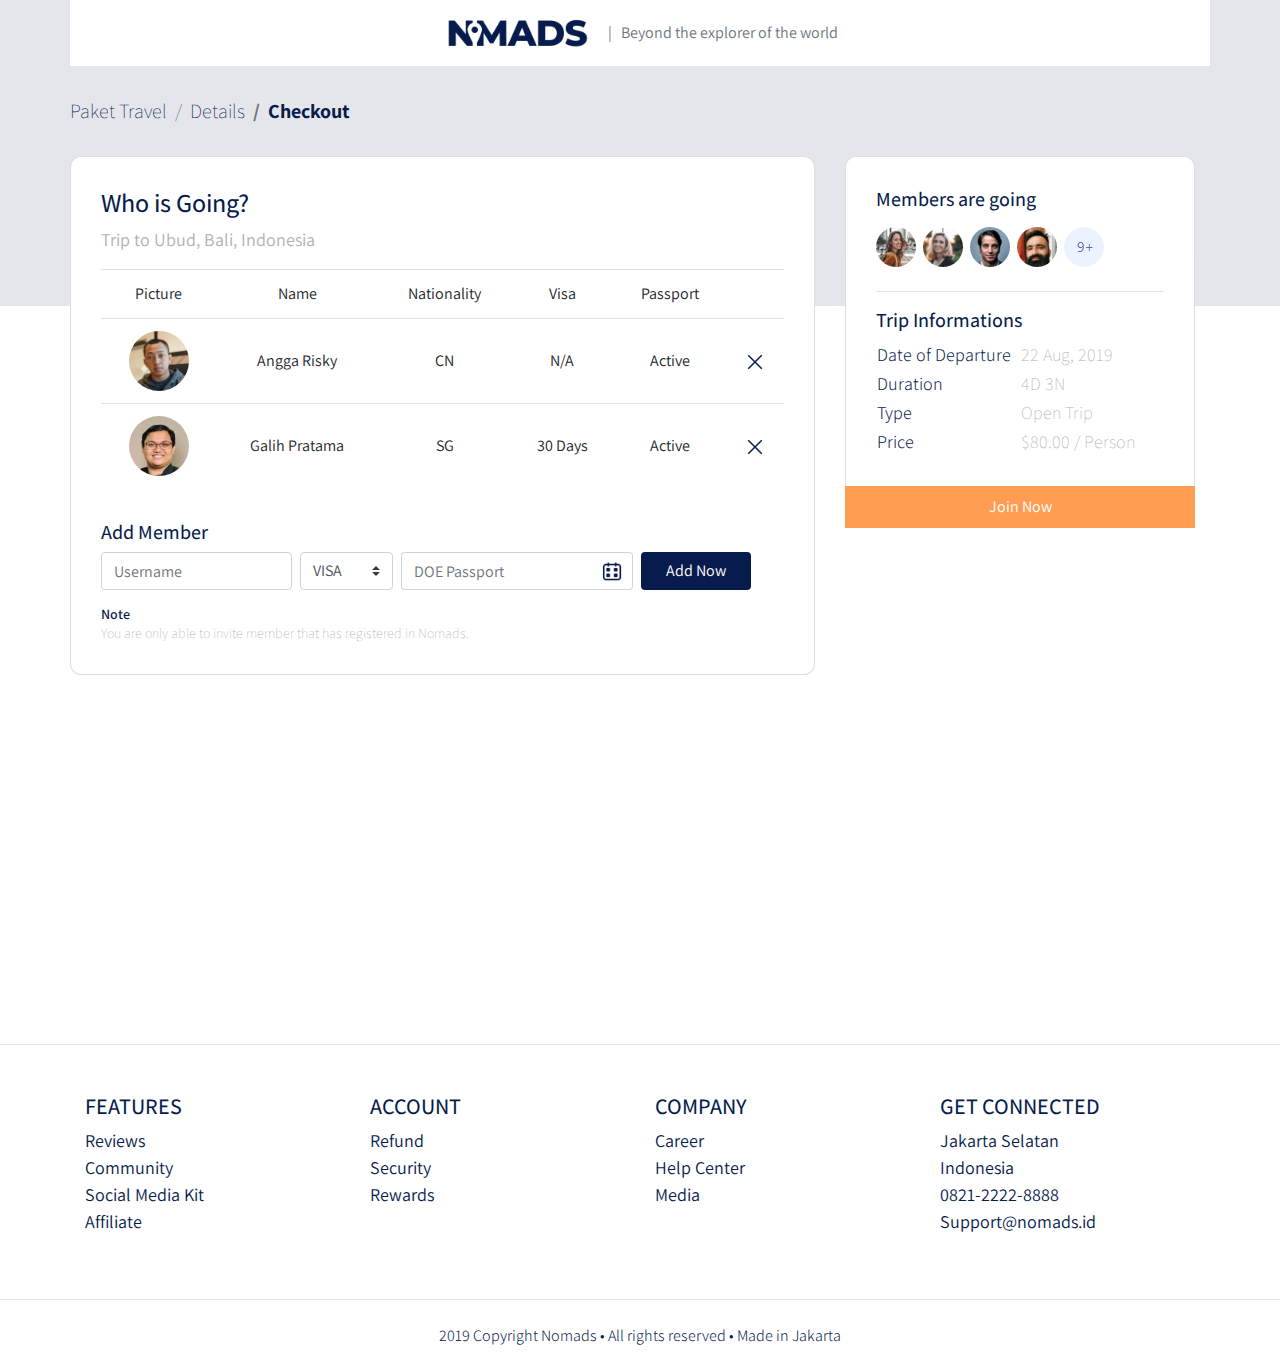
==== checkout.html @ 002eaca0 "Membuat Halaman Checkout Bagian Members" ====
<!DOCTYPE html>
<html lang="en">
<head>
    <meta charset="UTF-8">
    <meta http-equiv="X-UA-Compatible" content="IE=edge">
    <meta name="viewport" content="width=device-width, initial-scale=1.0">
    <title>Document</title>
    <link rel="stylesheet" href="frontend/libraries/bootstrap/css/bootstrap.css">
    <link rel="stylesheet" href="frontend/libraries/xzoom/xzoom.css">
    <link rel="stylesheet" href="frontend/libraries/gijgo/css/gijgo.min.css">
    <link rel="preconnect" href="https://fonts.googleapis.com">
    <link rel="preconnect" href="https://fonts.gstatic.com" crossorigin>
    <link href="https://fonts.googleapis.com/css2?family=Assistant:wght@200;300;400;500;600;700;800&family=Inter:wght@200;400;600;700;900&family=Playfair+Display:ital,wght@0,400;0,500;0,600;0,700;0,800;0,900;1,400;1,500;1,600;1,700;1,800;1,900&display=swap" rel="stylesheet">
    <link rel="stylesheet" href="frontend/styles/main.css">
</head>
<body>
    <!-- Navbar -->
    <div class="container">
        <nav class="row navbar navbar-expand-lg navbar-light bg-white">
            <div class="navbar-nav ml-auto mr-auto mr-sm-auto mr-lg-0 mr-md-auto">
                <a href="index.html" class="navbar-brand">
                    <img src="frontend/images/logo.png" alt="logo">
                </a>
            </div>
            <ul class="navbar-nav mr-auto d-none d-lg-block">
                <li>
                    <span class="text-muted">
                        | &nbsp; Beyond the explorer of the world
                    </span>
                </li>
            </ul>
        </nav>
    </div>

    <main>
        <!-- section details header -->
        <section class="section-details-header">    
        </section>

        <!-- section details content -->
        <section class="section-details-content">
            <div class="container">
                <!-- Bagian Breadcrumb -->
                <div class="row">
                    <div class="col p-0">
                        <nav>
                            <ol class="breadcrumb">
                                <li class="breadcrumb-item">
                                    Paket Travel
                                </li>
                                <li class="breadcrumb-item">
                                    Details
                                </li>
                                <li class="breadcrumb-item active">
                                    Checkout
                                </li>
                            </ol>
                        </nav>
                    </div>
                </div>

                <!-- Bagian card details -->
                <div class="row">
                    <!-- Details Wisata -->
                    <div class="col-lg-8 pl-lg-0">
                        <div class="card card-details">
                            <h1>Who is Going?</h1>
                            <p>Trip to Ubud, Bali, Indonesia</p>

                            <!-- Table -->
                            <div class="attendee">
                                <table class="table table-responsive-sm text-center">
                                    <thead>
                                        <tr>
                                            <td>Picture</td>
                                            <td>Name</td>
                                            <td>Nationality</td>
                                            <td>Visa</td>
                                            <td>Passport</td>
                                            <td></td>
                                        </tr>
                                    </thead>
                                    <tbody>
                                        <tr>
                                            <td><img src="frontend/images/avatar-1.png" alt="avatar-1" height="60"></td>

                                            <td class="align-middle">Angga Risky</td>

                                            <td class="align-middle">CN</td>

                                            <td class="align-middle">N/A</td>

                                            <td class="align-middle">Active</td>

                                            <td class="align-middle">
                                                <a href="#">
                                                    <img src="frontend/images/ic_remove.png" alt="ic_remove">
                                                </a>
                                            </td>
                                        </tr>

                                        <tr>
                                            <td><img src="frontend/images/avatar-2.png" alt="avatar-2" height="60"></td>

                                            <td class="align-middle">Galih Pratama</td>

                                            <td class="align-middle">SG</td>

                                            <td class="align-middle">30 Days</td>

                                            <td class="align-middle">Active</td>

                                            <td class="align-middle">
                                                <a href="#">
                                                    <img src="frontend/images/ic_remove.png" alt="ic_remove">
                                                </a>
                                            </td>
                                        </tr>
                                    </tbody>
                                </table>
                            </div>

                            <!-- Add Member -->
                            <div class="member mt-3">
                                <h2>Add Member</h2>
                                <form class="form-inline">

                                    <label for="inputUsername" class="sr-only">Name</label>
                                    <input type="text" name="inputUsername" class="form-control mb-2 mr-sm-2" id="inputUsername" placeholder="Username">

                                    <label for="inputVisa" class="sr-only">Visa</label>
                                    <select name="inputVisa" id="inputVisa" class="custom-select mb-2 mr-sm-2">
                                        <option value="VISA" selected>VISA</option>
                                        <option value="30 Days">30 Days</option>
                                        <option value="N/A">N/A</option>
                                    </select>

                                    <label for="doePassport" class="sr-only">DOE Passport</label>
                                    <div class="input-group mb-2 mr-sm-2">
                                        <input type="text" class="form-control datepicker" id="doePassport" placeholder="DOE Passport"> 
                                    </div>

                                    <button type="submit" class="btn btn-add-now mb-2 px-4">
                                        Add Now
                                    </button>

                                </form>

                                <h3 class="mt-2 mb-0">Note</h3>
                                <p class="disclaimer mb-0">You are only able to invite member that has registered in Nomads.</p>
                            </div>

                        </div>
                    </div>

                    <!-- Members trip information -->
                    <div class="col-lg-4">
                        <div class="card card-details card-right">
                            <h2>Members are going</h2>
                            <div class="members my-2">
                                <img src="frontend/images/member-1.png" alt="member-1" class="member-image mr-1">

                                <img src="frontend/images/member-2.png" alt="member-2" class="member-image mr-1">

                                <img src="frontend/images/member-3.png" alt="member-3" class="member-image mr-1">

                                <img src="frontend/images/member-4.png" alt="member-4" class="member-image mr-1">

                                <img src="frontend/images/member-5.png" alt="member-5" class="member-image mr-1">
                            </div>
                            <hr>
                            <h2>Trip Informations</h2>
                            <table class="trip-informations">
                                <tr>
                                    <th width="50%">Date of Departure</th>
                                    <td width="50%">22 Aug, 2019</td>
                                </tr>
                                <tr>
                                    <th width="50%">Duration</th>
                                    <td width="50%">4D 3N</td>
                                </tr>
                                <tr>
                                    <th width="50%">Type</th>
                                    <td width="50%">Open Trip</td>
                                </tr>
                                <tr>
                                    <th width="50%">Price</th>
                                    <td width="50%">$80.00 / Person</td>
                                </tr>
                            </table>
                        </div>

                        <!-- Button Join Now -->
                        <div class="join-container">
                            <a href="#" class="btn btn-block btn-join-now mt-3 py-2">
                                Join Now
                            </a>
                        </div>                        
                    </div>


                </div>
            </div>
        </section>
    </main>

    <!-- Bagian Footer -->
    <footer class="section-footer mt-5 mb-4 border-top">
        <div class="container pt-5 pb-5">
            <div class="row justify-content-center">
                <div class="col-12">
                    <div class="row">
                        <div class="col-12 col-lg-3">
                            <h5>FEATURES</h5>
                            <ul class="list-unstyled">
                                <li><a href="#">Reviews</a></li>
                                <li><a href="#">Community</a></li>
                                <li><a href="#">Social Media Kit</a></li>
                                <li><a href="#">Affiliate</a></li>
                            </ul>
                        </div>

                        <div class="col-12 col-lg-3">
                            <h5>ACCOUNT</h5>
                            <ul class="list-unstyled">
                                <li><a href="#">Refund</a></li>
                                <li><a href="#">Security</a></li>
                                <li><a href="#">Rewards</a></li>
                            </ul>
                        </div>

                        <div class="col-12 col-lg-3">
                            <h5>COMPANY</h5>
                            <ul class="list-unstyled">
                                <li><a href="#">Career</a></li>
                                <li><a href="#">Help Center</a></li>
                                <li><a href="#">Media</a></li>
                            </ul>
                        </div>

                        <div class="col-12 col-lg-3">
                            <h5>GET CONNECTED</h5>
                            <ul class="list-unstyled">
                                <li><a href="#">Jakarta Selatan</a></li>
                                <li><a href="#">Indonesia</a></li>
                                <li><a href="#">0821-2222-8888</a></li>
                                <li><a href="#">Support@nomads.id</a></li>
                            </ul>
                        </div>
                    </div>
                </div>
            </div>
        </div>

        <!-- Bagian Copyright -->
        <div class="container-fluid">
            <div class="row border-top justify-content-center align-items-center pt-4">
                <div class="col-auto text-gray-500 font-weight-light">
                    2019 Copyright Nomads • All rights reserved • Made in Jakarta
                </div>                
            </div>
        </div>
    </footer>

    <script src="frontend/libraries/jquery/jquery-3.6.4.min.js"></script>
    <script src="frontend/libraries/bootstrap/js/bootstrap.js"></script>
    <script src="frontend/libraries/retina/retina.min.js"></script>
    <script src="frontend/libraries/xzoom/xzoom.min.js"></script>
    <script src="frontend/libraries/gijgo/js/gijgo.min.js"></script>
    <script>
        
        $(document).ready(function() {

            // Menggunakan library xzoom
            $('.xzoom, .xzoom-gallery').xzoom({
                zoomWidth: 500,
                title: false,
                tint:'#333',
                Xoffset: 15

            });

            // Menggunakan library gijgo datepicker
            $('.datepicker').datepicker({
                uiLibrary: 'bootstrap4',
                icons: {
                    rightIcon: '<img src="frontend/images/ic_doe.png" />'
                }
            })


        });
    </script>
</body>
</html>
---- frontend/libraries/xzoom/xzoom.css ----
/* Compatibility styles for frameworks like bootstrap, foundation e.t.c */
.xzoom-source img, .xzoom-preview img, .xzoom-lens img {
  display: block;
  max-width: none;
  max-height: none;
  -webkit-transition: none;
  -moz-transition: none;
  -o-transition: none;
  transition: none;
}
/* --------------- */

/* xZoom Styles below */
.xzoom-container { 
  display: inline-block;
}

.xzoom-thumbs {
  text-align: center;
  margin-bottom: 10px;
}

.xzoom { 
  -webkit-box-shadow: 0px 0px 5px 0px rgba(0,0,0,0.5);
  -moz-box-shadow: 0px 0px 5px 0px rgba(0,0,0,0.5);
  box-shadow: 0px 0px 5px 0px rgba(0,0,0,0.5);  
}
.xzoom2, .xzoom3, .xzoom4, .xzoom5 {
  -webkit-box-shadow: 0px 0px 5px 0px rgba(0,0,0,0.5);
  -moz-box-shadow: 0px 0px 5px 0px rgba(0,0,0,0.5);
  box-shadow: 0px 0px 5px 0px rgba(0,0,0,0.5);
}

/* Thumbs */
.xzoom-gallery, .xzoom-gallery2, .xzoom-gallery3, .xzoom-gallery4, .xzoom-gallery5 {
  border: 1px solid #cecece;
  margin-left: 5px;
  margin-bottom: 10px;
}

.xzoom-source, .xzoom-hidden {
  display: block;
  position: static;
  float: none;
  clear: both;
}

/* Everything out of border is hidden */
.xzoom-hidden {
  overflow: hidden;
}

/* Preview */
.xzoom-preview {
  border: 1px solid #888;
  background: #2f4f4f;
  box-shadow: -0px -0px 10px rgba(0,0,0,0.50);
}

/* Lens */
.xzoom-lens {
  border: 1px solid #555;
  box-shadow: -0px -0px 10px rgba(0,0,0,0.50);
  cursor: crosshair;
}

/* Loading */
.xzoom-loading {
  background-position: center center;
  background-repeat: no-repeat;
  border-radius: 100%;
  opacity: .7;
  background: url(../example/images/xloading.gif);
  width: 48px;
  height: 48px;
}

/* Additional class that applied to thumb when it is active */
.xactive {
  -webkit-box-shadow: 0px 0px 3px 0px rgba(74,169,210,1);
  -moz-box-shadow: 0px 0px 3px 0px rgba(74,169,210,1);
  box-shadow: 0px 0px 3px 0px rgba(74,169,210,1); 
  border: 1px solid #4aaad2;
}

/* Caption */
.xzoom-caption {
  position: absolute;
  bottom: -43px;
  left: 0;
  background: #000;
  width: 100%;
  text-align: left;
}

.xzoom-caption span {
  color: #fff;
  font-family: Arial, sans-serif;
  display: block;
  font-size: 0.75em;
  font-weight: bold;
  padding: 10px;
}
---- frontend/libraries/gijgo/css/gijgo.min.css ----
.gj-button{background-color:#f5f5f5;border:1px solid #ddd;color:#000;border-radius:3px;padding:6px 10px;cursor:pointer}.gj-unselectable{-webkit-touch-callout:none;-webkit-user-select:none;-khtml-user-select:none;-moz-user-select:none;-ms-user-select:none;user-select:none}.gj-row{display:-webkit-box;display:-ms-flexbox;display:flex;-ms-flex-wrap:wrap;flex-wrap:wrap}.gj-margin-left-5{margin-left:5px}.gj-margin-left-10{margin-left:10px}.gj-width-full{width:100%}.gj-cursor-pointer{cursor:pointer}.gj-text-align-center{text-align:center}.gj-font-size-16{font-size:16px}.gj-hidden{display:none}.gj-button-md{background:0 0;border:none;border-radius:2px;color:rgba(0,0,0,.87);position:relative;height:36px;margin:0;min-width:64px;padding:0 16px;display:inline-block;font-family:Roboto,Helvetica,Arial,sans-serif;font-size:1rem;font-weight:500;text-transform:uppercase;letter-spacing:0;will-change:box-shadow;transition:box-shadow .2s cubic-bezier(.4,0,1,1),background-color .2s cubic-bezier(.4,0,.2,1),color .2s cubic-bezier(.4,0,.2,1);outline:0;cursor:pointer;text-decoration:none;text-align:center;line-height:36px;vertical-align:middle;overflow:hidden;-webkit-user-select:none;-moz-user-select:none;-ms-user-select:none;user-select:none}.gj-dialog-md-body,.gj-textbox-md{font-family:Helvetica,Arial,sans-serif}.gj-button-md:hover{background-color:rgba(158,158,158,.2)}.gj-button-md:disabled{color:rgba(0,0,0,.26);background:0 0}.gj-button-md .gj-icon,.gj-button-md .material-icons{vertical-align:middle}.gj-button-md.gj-button-md-icon{width:24px;height:31px;min-width:24px;padding:0;display:table}.gj-button-md.gj-button-md-icon .gj-icon,.gj-button-md.gj-button-md-icon .material-icons{display:table-cell;margin-right:0;width:24px;height:24px}.gj-button-md.active{background-color:rgba(158,158,158,.4)}.gj-button-md-group{position:relative;display:inline-block;vertical-align:middle}.gj-textbox-md{border:none;border-bottom:1px solid rgba(0,0,0,.42);display:block;font-size:16px;line-height:16px;padding:4px 0;margin:0;width:100%;background:0 0;text-align:left;color:rgba(0,0,0,.87)}.gj-textbox-md:active,.gj-textbox-md:focus{border-bottom:2px solid rgba(0,0,0,.42);outline:0}.gj-textbox-md::placeholder{color:#8e8e8e}.gj-textbox-md:-ms-input-placeholder{color:#8e8e8e}.gj-textbox-md::-ms-input-placeholder{color:#8e8e8e}.gj-md-spacer-24{min-width:24px;width:24px;display:inline-block}.gj-md-spacer-32{min-width:32px;width:32px;display:inline-block}.gj-modal{position:fixed;top:0;right:0;bottom:0;left:0;z-index:1203;display:none;overflow:hidden;-webkit-overflow-scrolling:touch;outline:0;background-color:rgba(0,0,0,.54118);transition:.2s ease opacity;will-change:opacity}ul.gj-list li [data-gj-role=wrapper]{display:table;width:100%}ul.gj-list li [data-gj-role=checkbox],ul.gj-list li [data-gj-role=image]{display:table-cell;vertical-align:middle;text-align:center}ul.gj-list li [data-gj-role=display]{display:table-cell;vertical-align:middle;cursor:pointer}ul.gj-list li [data-gj-role=display]:empty:before{content:"\200b"}ul.gj-list-bootstrap{padding-left:0;margin-bottom:0;background:#fff;color:#212529}ul.gj-list-bootstrap li{padding:0}ul.gj-list-bootstrap li [data-gj-role=wrapper]{padding:0 10px}ul.gj-list-bootstrap li [data-gj-role=checkbox]{width:24px;padding:3px}ul.gj-list-bootstrap li [data-gj-role=image]{width:24px;height:24px}ul.gj-list-bootstrap li [data-gj-role=display]{padding:8px 0 8px 4px}.list-group-item.active ul li,.list-group-item.active:focus ul li,.list-group-item.active:hover ul li{text-shadow:none;color:initial}ul.gj-list-md{padding:0;list-style:none;line-height:24px;letter-spacing:0;color:#616161;background:#fff}.gj-picker-md,ul.gj-list-md li{font-family:Roboto,Helvetica,Arial,sans-serif;font-size:16px;letter-spacing:.04em;line-height:1}ul.gj-list-md li{display:list-item;list-style-type:none;padding:0;min-height:unset;box-sizing:border-box;align-items:center;cursor:default;overflow:hidden;font-weight:400;-webkit-flex-direction:row;-ms-flex-direction:row;flex-direction:row;-webkit-flex-wrap:nowrap;-ms-flex-wrap:nowrap;flex-wrap:nowrap}ul.gj-list-md li [data-gj-role=checkbox],ul.gj-list-md li [data-gj-role=image]{height:24px;width:24px}ul.gj-list-md li [data-gj-role=display]{padding:8px 0 8px 5px;order:0;flex-grow:2;text-decoration:none;box-sizing:border-box;align-items:center;text-align:left;color:rgba(0,0,0,.87)}ul.gj-list-md li.disabled>[data-gj-role=wrapper]>[data-gj-role=display]{color:#9E9E9E}.gj-list-md-active{background:#e0e0e0}.gj-list-md-inactive{background:unset;color:unset}.gj-picker{position:absolute;z-index:1203;background-color:#fff}.gj-picker .selected{color:#fff}.gj-picker-md{font-weight:400;color:rgba(0,0,0,.87);border:1px solid #E0E0E0}.gj-modal .gj-picker-md{border:0}.gj-picker-md [data-gj-role=header]{color:rgba(255,255,255,.54);display:flex;background:#2196f3;align-items:baseline;user-select:none;justify-content:center}.gj-picker-md [data-gj-role=footer]{float:right;padding:10px}.gj-picker-md [data-gj-role=footer] button.gj-button-md{color:#2196f3;font-weight:700;font-size:13px}.gj-picker-bootstrap{border:1px solid #E0E0E0}.gj-picker-bootstrap .selected{color:#888}.gj-picker-bootstrap [data-gj-role=header]{background:#eee;color:#AAA}@font-face{font-family:gijgo-material;src:url(../fonts/gijgo-material.eot?235541);src:url(../fonts/gijgo-material.eot?235541#iefix) format('embedded-opentype'),url(../fonts/gijgo-material.ttf?235541) format('truetype'),url(../fonts/gijgo-material.woff?235541) format('woff'),url(../fonts/gijgo-material.svg?235541#gijgo-material) format('svg');font-weight:400;font-style:normal}.gj-icon{font-family:gijgo-material!important;font-size:24px;speak:none;font-style:normal;font-weight:400;font-variant:normal;text-transform:none;line-height:1;letter-spacing:0;-webkit-font-feature-settings:"liga";-moz-font-feature-settings:"liga=1";-moz-font-feature-settings:"liga";-ms-font-feature-settings:"liga" 1;font-feature-settings:"liga";-webkit-font-variant-ligatures:discretionary-ligatures;font-variant-ligatures:discretionary-ligatures;-webkit-font-smoothing:antialiased;-moz-osx-font-smoothing:grayscale}.gj-dialog-md-header,.gj-grid-md{font-family:Roboto,Helvetica,Arial,sans-serif}.gj-icon.undo:before{content:"\e900"}.gj-icon.vertical-align-top:before{content:"\e901"}.gj-icon.vertical-align-center:before{content:"\e902"}.gj-icon.vertical-align-bottom:before{content:"\e903"}.gj-icon.arrow-dropup:before{content:"\e904"}.gj-icon.clock:before{content:"\e905"}.gj-icon.refresh:before{content:"\e906"}.gj-icon.last-page:before{content:"\e907"}.gj-icon.first-page:before{content:"\e908"}.gj-icon.cancel:before{content:"\e909"}.gj-icon.clear:before{content:"\e90a"}.gj-icon.check-circle:before{content:"\e90b"}.gj-icon.delete:before{content:"\e90c"}.gj-icon.arrow-upward:before{content:"\e90d"}.gj-icon.arrow-forward:before{content:"\e90e"}.gj-icon.arrow-downward:before{content:"\e90f"}.gj-icon.arrow-back:before{content:"\e910"}.gj-icon.list-numbered:before{content:"\e911"}.gj-icon.list-bulleted:before{content:"\e912"}.gj-icon.indent-increase:before{content:"\e913"}.gj-icon.indent-decrease:before{content:"\e914"}.gj-icon.redo:before{content:"\e915"}.gj-icon.align-right:before{content:"\e916"}.gj-icon.align-left:before{content:"\e917"}.gj-icon.align-justify:before{content:"\e918"}.gj-icon.align-center:before{content:"\e919"}.gj-icon.strikethrough:before{content:"\e91a"}.gj-icon.italic:before{content:"\e91b"}.gj-icon.underlined:before{content:"\e91c"}.gj-icon.bold:before{content:"\e91d"}.gj-icon.arrow-dropdown:before{content:"\e91e"}.gj-icon.done:before{content:"\e91f"}.gj-icon.pencil:before{content:"\e920"}.gj-icon.minus:before{content:"\e921"}.gj-icon.plus:before{content:"\e922"}.gj-icon.chevron-up:before{content:"\e923"}.gj-icon.chevron-right:before{content:"\e924"}.gj-icon.chevron-down:before{content:"\e925"}.gj-icon.chevron-left:before{content:"\e926"}.gj-icon.event:before{content:"\e927"}.gj-draggable{cursor:move}.gj-resizable-handle{position:absolute;font-size:.1px;display:block;-ms-touch-action:none;touch-action:none;z-index:1203}.gj-dialog-bootstrap,.gj-dialog-bootstrap4,.gj-dialog-bootstrap5,.gj-dialog-md{z-index:1202;overflow:hidden}.gj-resizable-n{cursor:n-resize;height:7px;width:100%;top:-5px;left:0}.gj-resizable-e{cursor:e-resize;width:7px;right:-5px;top:0;height:100%}.gj-resizable-s{cursor:s-resize;height:7px;width:100%;bottom:-5px;left:0}.gj-resizable-w{cursor:w-resize;width:7px;left:-5px;top:0;height:100%}.gj-resizable-se{cursor:se-resize;width:.75rem;height:.75rem;right:-.125rem;bottom:-.125rem}.gj-resizable-ne,.gj-resizable-nw,.gj-resizable-sw{width:.625rem;height:.625rem}.gj-resizable-sw{cursor:sw-resize;left:-.2rem;bottom:-.2rem}.gj-resizable-nw{cursor:nw-resize;left:-.2rem;top:-.2rem}.gj-resizable-ne{cursor:ne-resize;right:-.2rem;top:-.2rem}.gj-dialog-footer{position:absolute;bottom:0;width:100%;margin-top:0}.gj-dialog-scrollable [data-gj-role=body]{overflow-x:hidden;overflow-y:scroll}.gj-dialog-bootstrap [data-gj-role=title]{display:inline}.gj-dialog-bootstrap [data-gj-role=header] button[data-gj-role=close]{margin:0}.gj-dialog-bootstrap4 [data-gj-role=title]{display:inline}.gj-dialog-bootstrap4 [data-gj-role=header] button[data-gj-role=close]{line-height:1.5}.gj-dialog-bootstrap5 [data-gj-role=title]{display:inline}.gj-dialog-md,.gj-dialog-md-footer{display:-webkit-flex;box-sizing:border-box}.gj-dialog-bootstrap5 [data-gj-role=close]{line-height:1.5}.gj-dialog-md{background-color:#FFF;border:none;box-shadow:0 11px 15px -7px rgba(0,0,0,.2),0 24px 38px 3px rgba(0,0,0,.14),0 9px 46px 8px rgba(0,0,0,.12);position:relative;display:-webkit-box;display:-ms-flexbox;display:flex;-webkit-box-orient:vertical;-webkit-box-direction:normal;-webkit-flex-direction:column;-ms-flex-direction:column;flex-direction:column;-webkit-background-clip:padding-box;background-clip:padding-box;outline:0}.gj-dialog-md-header{padding:24px 24px 0}.gj-dialog-md-title{margin:0;font-weight:400;display:inline;line-height:28px;font-size:20px}.gj-dialog-md-close{-webkit-appearance:none;padding:0;cursor:pointer;background:0 0;border:0;float:right;line-height:28px;font-size:28px}.gj-dialog-md-body{padding:20px 24px 24px;color:rgba(0,0,0,.54);font-size:14px;font-weight:400;line-height:20px}.gj-dialog-md-footer{padding:8px 8px 8px 24px;display:-ms-flexbox;display:flex;-webkit-flex-direction:row-reverse;-ms-flex-direction:row-reverse;flex-direction:row-reverse;-webkit-flex-wrap:wrap;-ms-flex-wrap:wrap;flex-wrap:wrap}.gj-dialog-md-footer>:first-child{margin-right:0}.gj-dialog-md-footer>*{margin-right:8px;height:36px}DIV.gj-grid-wrapper{margin:auto;position:relative;clear:both;z-index:1}TABLE.gj-grid{margin:auto;border-collapse:collapse;width:100%;table-layout:fixed}TABLE.gj-grid THEAD TH [data-gj-gj-role=selectAll]{margin:auto}table.gj-grid-bootstrap thead th [data-gj-role=sorticon],table.gj-grid-md thead th [data-gj-role=sorticon]{margin-left:5px}TABLE.gj-grid THEAD TH [data-gj-role=title],TABLE.gj-grid THEAD TH [data-gj-role=sorticon]{display:inline-block}TABLE.gj-grid THEAD TH{overflow:hidden;text-overflow:ellipsis}TABLE.gj-grid.autogrow-header-row THEAD TH{overflow:auto;text-overflow:initial;white-space:pre-wrap;-ms-word-break:break-word;word-break:break-word}TABLE.gj-grid>tbody>tr>td{overflow:hidden;position:relative}table.gj-grid tbody div[data-gj-role=display]{vertical-align:middle;text-indent:0;white-space:pre-wrap;-ms-word-break:break-word;word-break:break-word}table.gj-grid.fixed-body-rows tbody div[data-gj-role=display]{overflow:hidden;text-overflow:ellipsis;white-space:nowrap;-ms-word-break:initial;word-break:initial}table.gj-grid tfoot DIV[data-gj-role=display]{vertical-align:middle;text-indent:0;display:flex}TABLE.gj-grid .fa{padding:2px}TABLE.gj-grid>tbody>tr>td>div{padding:2px;overflow:hidden}DIV.gj-grid-wrapper DIV.gj-grid-loading-cover{background:#BBB;opacity:.5;position:absolute;vertical-align:middle}DIV.gj-grid-wrapper DIV.gj-grid-loading-text{position:absolute;font-weight:700}table.gj-grid-bootstrap thead th{background-color:#f5f5f5;vertical-align:middle}table.gj-grid-bootstrap thead th [data-gj-role=sorticon] i.gj-icon,table.gj-grid-bootstrap thead th [data-gj-role=sorticon] i.material-icons{position:absolute;font-size:20px;top:15px}table.gj-grid-bootstrap.gj-grid-bootstrap-5 thead th [data-gj-role=sorticon] i.gj-icon,table.gj-grid-bootstrap.gj-grid-bootstrap-5 thead th [data-gj-role=sorticon] i.material-icons{position:absolute;font-size:1.25rem;top:.75rem}table.gj-grid-bootstrap tbody tr td div[data-gj-role=display]{padding:0}.gj-grid-bootstrap-4 .gj-checkbox-bootstrap{display:inline-block;padding-top:2px}.gj-grid-bootstrap-4 tbody tr.active{background-color:rgba(0,0,0,.075)}.gj-grid-bootstrap-5 .gj-checkbox-bootstrap{display:inline-block;vertical-align:sub}.gj-grid-bootstrap-5 tbody tr.active>*{background-color:rgba(0,0,0,.075);border-color:rgba(0,0,0,.075);border-width:1px}.gj-grid-bootstrap-4 tbody tr td[data-gj-mode=edit] .gj-datepicker-bootstrap [data-gj-role=right-icon],.gj-grid-bootstrap-5 tbody tr td[data-gj-mode=edit] .gj-datepicker-bootstrap [data-gj-role=right-icon],.gj-grid-md{background-color:#fff}.gj-grid-md{position:relative;border:1px solid #e0e0e0;border-collapse:collapse;white-space:nowrap;font-size:13px}.gj-grid-md td:first-of-type,.gj-grid-md th:first-of-type{padding-left:24px}.gj-grid-md td,.gj-grid-md th{padding:12px 18px;position:relative;box-sizing:border-box}.gj-grid-md th{vertical-align:bottom;font-weight:700;line-height:31px;letter-spacing:0;height:56px;font-size:12px;color:rgba(0,0,0,.54);text-align:right}.gj-grid-md td{height:48px;border-top:1px solid #e0e0e0;border-bottom:1px solid #e0e0e0;text-align:left;color:rgba(0,0,0,.87)}.gj-grid-bootstrap tbody tr.gj-grid-top-border td,.gj-grid-md tbody tr.gj-grid-top-border td{border-top:2px solid #777}.gj-grid-bootstrap tbody tr.gj-grid-bottom-border td,.gj-grid-md tbody tr.gj-grid-bottom-border td{border-bottom:2px solid #777}.gj-grid-md tbody tr{position:relative;height:48px;transition-duration:.28s;transition-timing-function:cubic-bezier(.4,0,.2,1);transition-property:background-color}.gj-grid-md tbody tr:hover{background-color:#EEE}.gj-grid-md tbody tr.gj-grid-md-select{background-color:#F5F5F5}table.gj-grid-md thead th [data-gj-role=sorticon] i.gj-icon,table.gj-grid-md thead th [data-gj-role=sorticon] i.material-icons{position:absolute;font-size:16px;top:19px}.gj-grid-bootstrap-4 tfoot tr[data-gj-role=pager] th div .gj-dropdown-bootstrap-4 .gj-dropdown-expander-mi .gj-icon,.gj-grid-bootstrap-5 tfoot tr[data-gj-role=pager] th div .gj-dropdown-bootstrap-5 .gj-dropdown-expander-mi .gj-icon{top:.3rem}table.gj-grid-md thead th.gj-grid-select-all{padding-bottom:3px}@media only all{td.display-1120,td.display-320,td.display-480,td.display-640,td.display-800,td.display-960,th.display-1120,th.display-320,th.display-480,th.display-640,th.display-800,th.display-960{display:none}}@media screen and (min-width:20em){TABLE.gj-grid-bootstrap td.display-320,TABLE.gj-grid-bootstrap th.display-320{display:table-cell}}@media screen and (min-width:30em){TABLE.gj-grid-bootstrap td.display-480,TABLE.gj-grid-bootstrap th.display-480{display:table-cell}}@media screen and (min-width:40em){TABLE.gj-grid-bootstrap td.display-640,TABLE.gj-grid-bootstrap th.display-640{display:table-cell}}@media screen and (min-width:50em){TABLE.gj-grid-bootstrap td.display-800,TABLE.gj-grid-bootstrap th.display-800{display:table-cell}}@media screen and (min-width:60em){TABLE.gj-grid-bootstrap td.display-960,TABLE.gj-grid-bootstrap th.display-960{display:table-cell}}@media screen and (min-width:70em){TABLE.gj-grid-bootstrap td.display-1120,TABLE.gj-grid-bootstrap th.display-1120{display:table-cell}}.gj-grid-md tfoot tr th{padding-right:14px}.gj-grid-md tfoot tr[data-gj-role=pager] .gj-grid-mdl-pager-label{padding-left:5px;padding-right:5px}.gj-grid-md tfoot tr[data-gj-role=pager] .gj-dropdown-md{margin-left:12px}.gj-grid-md tfoot tr[data-gj-role=pager] .gj-dropdown-md [role=presenter]{font-size:12px;font-weight:700;color:rgba(0,0,0,.54)}.gj-grid-md tfoot tr[data-gj-role=pager] .gj-dropdown-md [role=presenter] [role=display]{text-align:right}.gj-grid-md tfoot tr[data-gj-role=pager] .gj-grid-md-limit-select{margin-left:10px;font-size:12px;font-weight:700;color:rgba(0,0,0,.54)}.gj-grid-bootstrap tfoot tr[data-gj-role=pager] th{line-height:30px;background-color:#f5f5f5}.gj-grid-bootstrap tfoot tr[data-gj-role=pager] th>div>button,.gj-grid-bootstrap tfoot tr[data-gj-role=pager] th>div>div{margin-right:.4rem}.gj-grid-bootstrap tfoot tr[data-gj-role=pager] th>div>select{display:inline-block;margin-right:5px;width:60px}.gj-grid-bootstrap tfoot tr[data-gj-role=pager] th .gj-dropdown-bootstrap .gj-list-bootstrap [data-gj-role=display]{line-height:14px}.gj-grid-bootstrap tfoot tr[data-gj-role=pager] th .gj-dropdown-bootstrap [role=presenter] [role=display]{font-weight:700}.gj-grid-bootstrap tfoot tr[data-gj-role=pager] th .gj-dropdown-bootstrap-3 [role=presenter]{padding:2px 8px}.gj-grid-bootstrap tfoot tr[data-gj-role=pager] th .gj-dropdown-bootstrap-4 [role=presenter]{padding:1px 8px}.gj-grid-bootstrap-3 tfoot tr[data-gj-role=pager] th>div>input{margin-right:5px;width:40px;text-align:right;display:inline-block;font-weight:700}.gj-grid-bootstrap-4 tfoot tr[data-gj-role=pager] th div button{height:2.125rem}.gj-grid-bootstrap-4 tfoot tr[data-gj-role=pager] th>div>div.input-group{width:40px}.gj-grid-bootstrap-4 tfoot tr[data-gj-role=pager] th>div>div.input-group input{text-align:right;font-weight:700;height:34px;padding-top:2px;padding-bottom:6px}.gj-grid-bootstrap-5 tfoot tr[data-gj-role=pager] th div button{height:2.125rem}.gj-grid-bootstrap-5 tfoot tr[data-gj-role=pager] th>div>div.input-group{width:40px}.gj-grid-bootstrap-5 tfoot tr[data-gj-role=pager] th>div>div.input-group input{text-align:right;font-weight:700;height:34px;padding-top:2px;padding-bottom:6px}.gj-grid thead tr th div.gj-grid-column-resizer-wrapper{position:relative;width:100%;height:0;top:0;left:0;padding:0}span.gj-grid-column-resizer{position:absolute;right:0;width:10px;top:-100px;height:300px;z-index:1203;cursor:e-resize}.gj-grid-resize-cursor{cursor:e-resize}.gj-grid-md tbody tr td.gj-grid-left-border,.gj-grid-md thead tr th.gj-grid-left-border{border-left:3px solid #777}.gj-grid-md tbody tr td.gj-grid-right-border,.gj-grid-md thead tr th.gj-grid-right-border{border-right:3px solid #777}.gj-grid-bootstrap tbody tr td.gj-grid-left-border,.gj-grid-bootstrap thead tr th.gj-grid-left-border{border-left:5px solid #ddd}.gj-grid-bootstrap tbody tr td.gj-grid-right-border,.gj-grid-bootstrap thead tr th.gj-grid-right-border{border-right:5px solid #ddd}.gj-dirty{position:absolute;top:0;left:0;border-style:solid;border-width:3px;border-color:red transparent transparent red;padding:0;overflow:hidden;vertical-align:top}.gj-grid-md tbody tr td.gj-grid-management-column{padding:3px}.gj-grid-md tbody tr td[data-gj-mode=edit]{padding:0 18px}.gj-grid-bootstrap tbody tr td[data-gj-mode=edit],.gj-grid-bootstrap tbody tr td[data-gj-mode=edit] [data-gj-role=edit],.gj-grid-md tbody .gj-dropdown-md [data-gj-role=presenter] [data-gj-role=display]{padding:0}.gj-grid-bootstrap-3 tbody tr td.gj-grid-management-column{padding:3px}.gj-grid-bootstrap-3 tbody tr td[data-gj-mode=edit]{height:38px}.gj-grid-bootstrap-3 tbody tr td[data-gj-mode=edit] [data-gj-role=edit] input[type=text]{height:37px;padding:8px}.gj-grid-bootstrap-3 tbody tr td[data-gj-mode=edit] .gj-dropdown-bootstrap [data-gj-role=presenter]{border:0;border-radius:0;height:37px;padding-left:8px}.gj-grid-bootstrap-3 tbody tr td[data-gj-mode=edit] .gj-datepicker-bootstrap{height:37px}.gj-grid-bootstrap-3 tbody tr td[data-gj-mode=edit] .gj-datepicker-bootstrap [data-gj-role=input]{height:37px;border:0;border-radius:0}.gj-grid-bootstrap-3 tbody tr td[data-gj-mode=edit] .gj-datepicker-bootstrap [data-gj-role=right-icon]{border:0;border-radius:0}.gj-grid-bootstrap-3 tbody tr td[data-gj-mode=edit] .gj-checkbox-bootstrap{display:inline-block;padding-top:10px;height:32px}.gj-grid-bootstrap-4 tbody tr td.gj-grid-management-column{padding:6px}.gj-grid-bootstrap-4 tbody tr td[data-gj-mode=edit] [data-gj-role=edit] input[type=text]{height:48px;padding-left:12px}.gj-grid-bootstrap-4 tbody tr td[data-gj-mode=edit] .gj-dropdown-bootstrap [data-gj-role=presenter]{border:0;border-radius:0;height:48px;padding-left:12px;font-family:-apple-system,system-ui,BlinkMacSystemFont,"Segoe UI",Roboto,"Helvetica Neue",Arial,sans-serif}.gj-grid-bootstrap-4 tbody tr td[data-gj-mode=edit] .gj-dropdown-bootstrap-4 [data-gj-role=expander].gj-dropdown-expander-mi .gj-icon,.gj-grid-bootstrap-4 tbody tr td[data-gj-mode=edit] .gj-dropdown-bootstrap-4 [data-gj-role=expander].gj-dropdown-expander-mi .material-icons{top:13px}.gj-grid-bootstrap-4 tbody tr td[data-gj-mode=edit] .gj-datepicker-bootstrap{height:48px}.gj-grid-bootstrap-4 tbody tr td[data-gj-mode=edit] .gj-datepicker-bootstrap [data-gj-role=input]{height:48px;border:0;border-radius:0}.gj-grid-bootstrap-4 tbody tr td[data-gj-mode=edit] .gj-datepicker-bootstrap [data-gj-role=right-icon] button{border:0;border-radius:0;width:43px;position:relative}.gj-grid-bootstrap-4 tbody tr td[data-gj-mode=edit] .gj-datepicker-bootstrap [data-gj-role=right-icon] .gj-icon,.gj-grid-bootstrap-4 tbody tr td[data-gj-mode=edit] .gj-datepicker-bootstrap [data-gj-role=right-icon] .material-icons{top:13px;left:10px;font-size:24px}.gj-grid-bootstrap-4 tbody tr td[data-gj-mode=edit] .gj-checkbox-bootstrap{display:inline-block;padding-top:15px;height:42px}.gj-grid-bootstrap-5 tbody tr td.gj-grid-management-column{padding:6px}.gj-grid-bootstrap-5 tbody tr td[data-gj-mode=edit] [data-gj-role=edit] input[type=text]{height:48px;padding-left:12px}.gj-grid-bootstrap-5 tbody tr td[data-gj-mode=edit] .gj-dropdown-bootstrap [data-gj-role=presenter]{border:0;border-radius:0;height:48px;padding-left:12px;font-family:-apple-system,system-ui,BlinkMacSystemFont,"Segoe UI",Roboto,"Helvetica Neue",Arial,sans-serif}.gj-grid-bootstrap-5 tbody tr td[data-gj-mode=edit] .gj-dropdown-bootstrap-4 [data-gj-role=expander].gj-dropdown-expander-mi .gj-icon,.gj-grid-bootstrap-5 tbody tr td[data-gj-mode=edit] .gj-dropdown-bootstrap-4 [data-gj-role=expander].gj-dropdown-expander-mi .material-icons{top:13px}.gj-grid-bootstrap-5 tbody tr td[data-gj-mode=edit] .gj-datepicker-bootstrap{height:48px}.gj-grid-bootstrap-5 tbody tr td[data-gj-mode=edit] .gj-datepicker-bootstrap [data-gj-role=input]{height:48px;border:0;border-radius:0}.gj-grid-bootstrap-5 tbody tr td[data-gj-mode=edit] .gj-datepicker-bootstrap [data-gj-role=right-icon] button{border:0;border-radius:0;width:43px;position:relative}.gj-grid-bootstrap-5 tbody tr td[data-gj-mode=edit] .gj-datepicker-bootstrap [data-gj-role=right-icon] .gj-icon,.gj-grid-bootstrap-5 tbody tr td[data-gj-mode=edit] .gj-datepicker-bootstrap [data-gj-role=right-icon] .material-icons{top:13px;left:10px;font-size:24px}.gj-grid-bootstrap-5 tbody tr td[data-gj-mode=edit] .gj-checkbox-bootstrap{display:inline-block;padding-top:15px;height:42px}.gj-grid-md thead tr[data-gj-role=filter] th{border-top:1px solid #e0e0e0}div.gj-grid-wrapper div.gj-grid-bootstrap-toolbar{background-color:#f5f5f5;padding:8px;font-weight:700;border:1px solid #ddd}div.gj-grid-wrapper div.gj-grid-bootstrap-4-toolbar,div.gj-grid-wrapper div.gj-grid-bootstrap-5-toolbar{background-color:#f5f5f5;padding:12px;font-weight:700;border:1px solid #ddd}div.gj-grid-wrapper div.gj-grid-md-toolbar{font-weight:700;font-size:24px;font-family:Helvetica,Arial,sans-serif;background-color:#fff;border-top:1px solid #e0e0e0;border-left:1px solid #e0e0e0;border-right:1px solid #e0e0e0;border-bottom:0;border-collapse:collapse;padding:0 18px;line-height:56px}table.gj-grid-bootstrap-3.gj-grid-scrollable tbody tr[data-gj-role=row]:first-child td,table.gj-grid-bootstrap-4.gj-grid-scrollable tbody tr[data-gj-role=row]:first-child td{border-top:0}table.gj-grid-bootstrap-3.gj-grid-scrollable tbody tr[data-gj-role=row] td:first-child,table.gj-grid-bootstrap-4.gj-grid-scrollable tbody tr[data-gj-role=row] td:first-child{border-left:0}table.gj-grid-scrollable tbody{overflow-y:auto;overflow-x:hidden;display:block}table.gj-grid-md.gj-grid-scrollable{border-bottom:0}table.gj-grid-md.gj-grid-scrollable tbody{border-right:1px solid #e0e0e0;border-bottom:1px solid #e0e0e0}table.gj-grid-md.gj-grid-scrollable tfoot{border-bottom:1px solid #e0e0e0}table.gj-grid-bootstrap.gj-grid-scrollable{border-bottom:0}table.gj-grid-bootstrap.gj-grid-scrollable tbody{border-right:1px solid #ddd;border-bottom:1px solid #ddd}table.gj-grid-bootstrap-3.gj-grid-scrollable tbody tr[data-gj-role=row] td:last-child,table.gj-grid-bootstrap-4.gj-grid-scrollable tbody tr[data-gj-role=row] td:last-child{border-right:0}table.gj-grid-bootstrap.gj-grid-scrollable tfoot{border-bottom:1px solid #ddd}.gj-grid-bootstrap-5 thead tr[data-gj-role=caption]{border-bottom:1px}ul.gj-list li [data-gj-role=spacer]{display:table-cell}ul.gj-list li [data-gj-role=expander]{display:table-cell;vertical-align:middle;text-align:center;cursor:pointer}ul li [data-gj-role=expander].gj-tree-font-awesome-expander,ul li [data-gj-role=expander].gj-tree-glyphicons-expander,ul li [data-gj-role=expander].gj-tree-material-icons-expander{width:24px}ul li [data-gj-role=expander].gj-tree-glyphicons-expander .glyphicon{top:4px;height:24px}.gj-tree-bootstrap-3 ul.gj-list-bootstrap li{border:0;border-radius:0;color:#333}.gj-tree-bootstrap-3 ul.gj-list-bootstrap li.active{color:#fff}.gj-tree-bootstrap-3 ul.gj-list-bootstrap li.disabled{color:#777;background-color:#eee}.gj-tree-bootstrap-4 ul.gj-list-bootstrap li{border:0;border-radius:0;color:#212529}.gj-tree-bootstrap-4 ul.gj-list-bootstrap li.active{color:#fff}.gj-tree-bootstrap-4 ul.gj-list-bootstrap li.disabled{color:#868e96}.gj-tree-bootstrap-4 ul.gj-list-bootstrap li ul.gj-list-bootstrap{width:100%}.gj-tree-bootstrap-5 ul.gj-list-bootstrap li.active{color:#fff;background-color:#0d6efd}.gj-tree-bootstrap-5 ul.gj-list-bootstrap li.inactive{color:unset;background-color:unset}.gj-tree-bootstrap-5 ul.gj-list-bootstrap li.disabled{color:#868e96}.gj-tree-bootstrap-5 ul.gj-list-bootstrap li ul.gj-list-bootstrap{width:100%}.gj-tree-bootstrap-border ul.gj-list-bootstrap li{border:1px solid #ddd}.gj-tree-bootstrap-border ul.gj-list-bootstrap li ul.gj-list-bootstrap li{border-left:0;border-right:0}.gj-tree-bootstrap-border ul.gj-list-bootstrap li:first-child{border-top-left-radius:4px;border-top-right-radius:4px}.gj-tree-bootstrap-border ul.gj-list-bootstrap li:last-child{border-bottom-left-radius:4px;border-bottom-right-radius:4px}.gj-tree-bootstrap-border ul.gj-list-bootstrap li ul.gj-list-bootstrap li:first-child{border-top-left-radius:0;border-top-right-radius:0}.gj-tree-bootstrap-border ul.gj-list-bootstrap li ul.gj-list-bootstrap li:last-child{border-bottom:0;border-bottom-left-radius:0;border-bottom-right-radius:0}ul.gj-list-bootstrap li [data-gj-role=expander].gj-tree-material-icons-expander{padding-top:8px;padding-bottom:4px}.gj-tree-drag-el,.gj-tree-drag-el li{padding:0;margin:0}ul.gj-list-bootstrap li [data-gj-role=expander].gj-tree-material-icons-expander .gj-icon{width:24px;height:24px}ul.gj-list-md li.disabled>[data-gj-role=wrapper]>[data-gj-role=expander]{color:#9E9E9E}.gj-tree-md-border ul.gj-list-md li{border:1px solid #616161;margin-bottom:-1px}.gj-tree-md-border ul.gj-list-md li ul.gj-list-md li{border-left:0;border-right:0}.gj-tree-md-border ul.gj-list-md li ul.gj-list-md li:last-child{border-bottom:0}.gj-tree-drop-above{border-top:1px solid #000}.gj-tree-bootstrap-3 ul.gj-list-bootstrap li [data-gj-role=wrapper].drop-above,.gj-tree-bootstrap-4 ul.gj-list-bootstrap li [data-gj-role=wrapper].drop-above{border-top:2px solid #000}.gj-tree-drop-below{border-bottom:1px solid #000}.gj-tree-bootstrap-3 ul.gj-list-bootstrap li [data-gj-role=wrapper].drop-below,.gj-tree-bootstrap-4 ul.gj-list-bootstrap li [data-gj-role=wrapper].drop-below{border-bottom:2px solid #000}.gj-tree-drag-el{z-index:1203}.gj-tree-drag-el [data-gj-role=wrapper]{cursor:move;display:table}.gj-tree-drag-el [data-gj-role=indicator]{width:14px;padding:0 3px;display:table-cell;vertical-align:middle;text-align:center}.gj-tree-bootstrap-drag-el li.list-group-item{border:0;background:unset}.gj-tree-bootstrap-drag-el [data-gj-role=indicator],.gj-tree-md-drag-el [data-gj-role=indicator]{width:24px;height:24px;padding:0}.gj-checkbox-bootstrap{font-weight:400;margin:0;padding:0;position:relative;display:inline}.gj-checkbox-bootstrap input[type=checkbox]{display:none}.gj-checkbox-bootstrap.gj-checkbox-bootstrap-3 span,.gj-checkbox-bootstrap.gj-checkbox-bootstrap-4 span{background:#fff;display:block;content:" ";color:#555;transition:box-shadow .2s linear,border-color .2s linear;margin:auto}.gj-checkbox-bootstrap input[type=checkbox]:focus+span:before{outline:0;box-shadow:0 0 0 0 #66afe9,0 0 .375rem rgba(102,175,233,.6);border-color:#66afe9}.gj-datepicker-bootstrap :active,.gj-datepicker-bootstrap :focus,.gj-timepicker-bootstrap :active,.gj-timepicker-bootstrap :focus{box-shadow:none}.gj-checkbox-bootstrap input[type=checkbox][disabled]+span{opacity:.6;cursor:not-allowed}.gj-checkbox-bootstrap.gj-checkbox-bootstrap-3 span{width:18px;height:18px;border:1px solid #CCC;border-radius:3px;cursor:pointer}.gj-checkbox-bootstrap.gj-checkbox-bootstrap-4 span{line-height:1rem;padding:0;width:1.125rem;height:1.125rem;border:.0625rem solid #CCC;border-radius:.1875rem;cursor:pointer}.gj-checkbox-bootstrap-4.gj-checkbox-material-icons input[type=checkbox]:checked+span:after,.gj-checkbox-bootstrap-4.gj-checkbox-material-icons input[type=checkbox]:indeterminate+span:after{position:relative;top:-.125rem;left:-.0625rem}.gj-checkbox-md{min-width:0;font-size:0;font-weight:400;margin:0;text-align:center;width:1.125rem;height:1.125rem;position:relative}.gj-checkbox-md input[type=checkbox]{display:none;margin-bottom:-.75rem}.gj-checkbox-md span{position:relative;display:inline-block;box-sizing:border-box;width:1.125rem;height:1.125rem;margin:0;cursor:pointer;overflow:hidden;border:.125rem solid #616161;border-radius:.125rem;z-index:2}.gj-checkbox-md input[type=checkbox]:checked+span{border:.125rem solid #536DFE}.gj-checkbox-md input[type=checkbox]:checked+span:after{color:#FFF;background-color:#536DFE;position:absolute;left:-.125rem;top:-.125rem;border-radius:.125rem;width:1.125rem;height:1.125rem}.gj-checkbox-md input[type=checkbox]:indeterminate+span{border:.125rem solid #616161}.gj-checkbox-md input[type=checkbox]:indeterminate+span:after{color:#616161;position:absolute;left:-.15rem;top:-.075rem;border-radius:.125rem;width:1.125rem;height:1.125rem}.gj-checkbox-md input[type=checkbox][disabled]+span{border:.125rem solid #9E9E9E}.gj-editor-md,.gj-editor-md [role=body]{border:1px solid rgba(158,158,158,.2)}.gj-checkbox-md input[type=checkbox][disabled]+span:after{background-color:#9E9E9E}.gj-checkbox-md input[type=checkbox][disabled]:indeterminate+span:after{color:#FFF}.gj-checkbox-material-icons input[type=checkbox]:checked+span:after{content:"\e91f";font-size:1.125rem;font-weight:700;white-space:pre}.gj-checkbox-material-icons input[type=checkbox]:indeterminate+span:after{content:"\e921";font-size:1.125rem;font-weight:700;white-space:pre}.gj-checkbox-glyphicons input[type=checkbox]:checked+span:after{display:inline-block;font-family:'Glyphicons Halflings';content:"\e013 ";position:relative;top:-2px;left:.5px}.gj-checkbox-glyphicons input[type=checkbox]:indeterminate+span:after{display:inline-block;font-family:'Glyphicons Halflings';content:"\2212 ";position:relative;top:-2px;left:.5px}.gj-datepicker-md,.gj-dropdown-md [data-gj-role=presenter],.gj-editor-md{font-family:Roboto,Helvetica,Arial,sans-serif}.gj-checkbox-fontawesome .fa{font-size:1rem}.gj-editor-bootstrap blockquote,.gj-editor-md,.gj-editor-md blockquote{font-size:14px}.gj-checkbox-fontawesome input[type=checkbox]:checked+span:before{content:"\f00c "}.gj-checkbox-fontawesome input[type=checkbox]:indeterminate+span:before{content:"\f068 ";position:relative;top:.03rem;left:.115rem}.gj-editor [role=body]{overflow:auto;outline:transparent solid 0;box-sizing:border-box}.gj-editor-md{padding:7px;font-weight:500;letter-spacing:0}.gj-editor-md [role=toolbar]{margin-bottom:7px}.gj-editor-md [role=toolbar] .gj-button-md{min-width:54px;margin-right:5px}.gj-editor-md [role=toolbar] .gj-button-md .gj-icon{width:24px;height:24px}.gj-editor-bootstrap,.gj-editor-bootstrap [role=body]{border:1px solid #eceeef}.gj-editor-md p{margin:0;padding:0}.gj-editor-bootstrap{padding:7px}.gj-editor-bootstrap [role=toolbar]{margin-bottom:7px}.gj-editor-bootstrap [role=toolbar] .btn-group{margin-right:10px}.gj-editor-bootstrap [role=toolbar] button{height:36px}.gj-editor-bootstrap p{margin:0;padding:0}.gj-dropdown{position:relative;border-collapse:separate}.gj-dropdown [data-gj-role=presenter]{display:table;cursor:pointer;outline:0;position:relative}.gj-dropdown [data-gj-role=presenter] [data-gj-role=display]{display:table-cell;text-align:left;width:100%}.gj-dropdown [data-gj-role=presenter] [data-gj-role=expander]{display:table-cell;vertical-align:middle;text-align:center;width:24px;height:24px}.gj-dropdown-md [data-gj-role=presenter]{font-size:16px;font-weight:400;letter-spacing:.04em;line-height:1;color:rgba(0,0,0,.87);padding:0;border:0;border-bottom:1px solid rgba(0,0,0,.42);background:0 0}.gj-dropdown-md [data-gj-role=presenter]:active,.gj-dropdown-md [data-gj-role=presenter]:focus{border-bottom:2px solid rgba(0,0,0,.42)}.gj-dropdown-md [data-gj-role=presenter] [data-gj-role=display]{padding:4px 0}.gj-dropdown-md [data-gj-role=presenter] [data-gj-role=display] .placeholder{color:#8e8e8e}.gj-dropdown-list-md{position:absolute;top:0;left:0;background-color:#f5f5f5;color:#000;margin:0;z-index:1203}.gj-dropdown-list-md li.active,.gj-dropdown-list-md li:hover{background-color:#eee}.gj-dropdown-bootstrap [data-gj-role=presenter] [data-gj-role=display]{padding-right:5px}.gj-dropdown-bootstrap [data-gj-role=presenter] [data-gj-role=expander]{padding-left:5px}.gj-dropdown-bootstrap [data-gj-role=presenter] [data-gj-role=expander].gj-dropdown-expander-mi{width:24px}.gj-dropdown-bootstrap-3 [data-gj-role=presenter] [data-gj-role=display]{line-height:20px}.gj-dropdown-bootstrap-3 [data-gj-role=presenter] [data-gj-role=display] .placeholder{color:#9999b3}.gj-dropdown-bootstrap-3 [data-gj-role=presenter] [data-gj-role=expander]{width:20px;height:20px}.gj-dropdown-bootstrap-3 [data-gj-role=presenter] [data-gj-role=expander].gj-dropdown-expander-mi .gj-icon,.gj-dropdown-bootstrap-3 [data-gj-role=presenter] [data-gj-role=expander].gj-dropdown-expander-mi .material-icons{top:5px;right:10px;position:absolute}.gj-dropdown-bootstrap-4 [data-gj-role=presenter]{border:1px solid #ced4da}.gj-dropdown-bootstrap-4 [data-gj-role=presenter] [data-gj-role=display]{line-height:1.5rem}.gj-dropdown-bootstrap-4 [data-gj-role=presenter] [data-gj-role=expander].gj-dropdown-expander-mi .gj-icon,.gj-dropdown-bootstrap-4 [data-gj-role=presenter] [data-gj-role=expander].gj-dropdown-expander-mi .material-icons{top:.5rem;right:.6rem;position:absolute}.gj-dropdown-list-bootstrap{position:absolute;top:1rem;left:0;margin:0;z-index:1203}.gj-datepicker [data-gj-role=input]::-ms-clear{display:none}.gj-datepicker [data-gj-role=right-icon]{cursor:pointer}.gj-picker div[data-gj-role=navigator]{display:-webkit-box;display:-ms-flexbox;display:flex;-ms-flex-wrap:wrap;flex-wrap:wrap}.gj-picker div[data-gj-role=navigator] div{cursor:pointer;position:relative;flex-basis:0;-webkit-box-flex:1;-ms-flex-positive:1;flex-grow:1;max-width:100%}.gj-datepicker-md{font-size:16px;font-weight:400;letter-spacing:.04em;line-height:1;color:rgba(0,0,0,.87);position:relative}.gj-datepicker-md [data-gj-role=right-icon]{position:absolute;right:0;top:0;font-size:24px}.gj-datepicker-md.small .gj-textbox-md{font-size:14px}.gj-datepicker-md.small .gj-icon{font-size:22px}.gj-datepicker-md.large .gj-textbox-md{font-size:18px}.gj-datepicker-md.large .gj-icon{font-size:28px}.gj-picker-md.datepicker [data-gj-role=header]{padding:20px;display:block}.gj-picker-md.datepicker [data-gj-role=header] [data-gj-role=year]{font-size:17px;padding-bottom:5px;cursor:pointer}.gj-picker-md.datepicker [data-gj-role=header] [data-gj-role=date]{font-size:36px;cursor:pointer}.gj-picker-md.datepicker [data-gj-role=footer]{padding:1rem;float:right}.gj-picker-md div[data-gj-role=navigator]{height:42px;line-height:42px}.gj-picker div[data-gj-role=navigator] div[data-gj-role=period]{width:100%;text-align:center;font-weight:700;font-size:15px}.gj-picker-md div[data-gj-role=navigator] div:first-child,.gj-picker-md div[data-gj-role=navigator] div:last-child{max-width:42px}.gj-picker-md div[data-gj-role=navigator] div i.gj-icon,.gj-picker-md div[data-gj-role=navigator] div i.material-icons{position:absolute;top:8px}.gj-picker-md div[data-gj-role=navigator] div:first-child i.gj-icon,.gj-picker-md div[data-gj-role=navigator] div:first-child i.material-icons{left:10px}.gj-picker-md div[data-gj-role=navigator] div:last-child i.gj-icon,.gj-picker-md div[data-gj-role=navigator] div:last-child i.material-icons{right:11px}.gj-picker-md table thead{color:#9E9E9E}.gj-picker-md table tr td div,.gj-picker-md table tr th div{display:block;width:40px;height:40px;line-height:40px;font-size:13px;text-align:center;vertical-align:middle}[type=year].gj-picker-md table tr td div,[type=decade].gj-picker-md table tr td div,[type=century].gj-picker-md table tr td div{width:73px;height:73px;line-height:73px;cursor:pointer}.gj-picker-md table tr td.gj-cursor-pointer div:hover{background:#EEE;border-radius:50%;color:rgba(0,0,0,.87)}.gj-picker-md table tr td.disabled div,.gj-picker-md table tr td.other-month div{color:#BDBDBD}.gj-picker-md table tr td.focused div{background:#E0E0E0;border-radius:50%}.gj-picker-md table tr td.today div{color:#1976D2}.gj-picker-md table tr td.selected.gj-cursor-pointer div{color:#FFF;background:#1976D2;border-radius:50%}.gj-picker-md table tr td.calendar-week div{font-weight:700}.gj-picker-bootstrap{border:1px solid rgba(0,0,0,.15);border-radius:4px;padding:4px}.gj-modal .gj-picker-bootstrap{padding:0}.gj-picker-bootstrap.datepicker [data-gj-role=header]{padding:10px 20px;display:block}.gj-picker-bootstrap.datepicker [data-gj-role=header] [data-gj-role=year]{font-size:15px;cursor:pointer}.gj-picker-bootstrap [data-gj-role=header] [data-gj-role=date]{font-size:24px;cursor:pointer}.gj-modal .gj-picker-bootstrap.datepicker [data-gj-role=body]{padding:15px}.gj-picker-bootstrap div[data-gj-role=navigator]{height:30px;line-height:30px;text-align:center}.gj-picker-bootstrap div[data-gj-role=navigator] div:first-child,.gj-picker-bootstrap div[data-gj-role=navigator] div:last-child{max-width:30px}.gj-picker-bootstrap table tr td div,.gj-picker-bootstrap table tr th div{display:block;width:30px;height:30px;line-height:30px;text-align:center;vertical-align:middle}[type=year].gj-picker-bootstrap table tr td div,[type=decade].gj-picker-bootstrap table tr td div,[type=century].gj-picker-bootstrap table tr td div{width:53px;height:53px;line-height:53px;cursor:pointer}.gj-picker-bootstrap table tr th div i,.gj-picker-bootstrap table tr th div span{line-height:30px}.gj-picker-bootstrap div[data-gj-role=navigator] .gj-icon,.gj-picker-bootstrap div[data-gj-role=navigator] .material-icons{margin:3px}.gj-picker-bootstrap table tr td.focused div,.gj-picker-bootstrap table tr td.gj-cursor-pointer div:hover{background:#EEE;border-radius:4px;color:#212529}.gj-picker-bootstrap table tr td.today div{color:#204d74;font-weight:700}.gj-picker-bootstrap table tr td.selected.gj-cursor-pointer div{color:#fff;background-color:#204d74;border-color:#122b40;border-radius:4px}.gj-picker-bootstrap table tr td.disabled div,.gj-picker-bootstrap table tr td.other-month div{color:#777}.gj-picker-bootstrap.datepicker [data-gj-role=footer]{padding:1rem}.gj-picker-bootstrap.datepicker [data-gj-role=footer]>:not(:last-child){margin-right:.25rem}.gj-datepicker-bootstrap span[data-gj-role=right-icon].input-group-addon{border-left:0;position:relative;border-radius:0 4px 4px 0}.gj-datepicker-bootstrap span[data-gj-role=right-icon].input-group-addon .gj-icon,.gj-datepicker-bootstrap span[data-gj-role=right-icon].input-group-addon .material-icons{position:absolute;top:7px;left:7px}.gj-datepicker-bootstrap [data-gj-role=right-icon] button{width:38px;position:relative;border:1px solid #ced4da}.gj-datepicker-bootstrap [data-gj-role=right-icon] button:hover{color:#6c757d;background-color:transparent}.gj-datepicker-bootstrap.input-group-sm [data-gj-role=right-icon] button{width:30px}.gj-datepicker-bootstrap.input-group-lg [data-gj-role=right-icon] button{width:48px}.gj-datepicker-bootstrap [data-gj-role=right-icon] button .gj-icon,.gj-datepicker-bootstrap [data-gj-role=right-icon] button .material-icons{position:absolute;font-size:21px;top:9px;left:9px}.gj-datepicker-bootstrap.input-group-sm [data-gj-role=right-icon] button .gj-icon,.gj-datepicker-bootstrap.input-group-sm [data-gj-role=right-icon] button .material-icons{top:6px;left:6px;font-size:19px}.gj-datepicker-bootstrap.input-group-lg [data-gj-role=right-icon] button .gj-icon,.gj-datepicker-bootstrap.input-group-lg [data-gj-role=right-icon] button .material-icons{font-size:27px;top:10px;left:10px}.gj-datepicker-bootstrap button[data-gj-role=right-icon]{width:2.55rem;padding-top:.25rem}.gj-datepicker-bootstrap.input-group-sm button[data-gj-role=right-icon]{width:2rem}.gj-datepicker-bootstrap.input-group-lg button[data-gj-role=right-icon]{width:3.3rem}.gj-datepicker-bootstrap button[data-gj-role=right-icon] .gj-icon,.gj-datepicker-bootstrap button[data-gj-role=right-icon] .material-icons{position:absolute;font-size:21px;top:.55rem;left:.55rem}.gj-datepicker-bootstrap.input-group-sm button[data-gj-role=right-icon] .gj-icon,.gj-datepicker-bootstrap.input-group-sm button[data-gj-role=right-icon] .material-icons{font-size:19px;top:.4rem;left:.34rem}.gj-datepicker-bootstrap.input-group-lg button[data-gj-role=right-icon] .gj-icon,.gj-datepicker-bootstrap.input-group-lg button[data-gj-role=right-icon] .material-icons{font-size:27px;top:.72rem;left:.7rem}.gj-timepicker [data-gj-role=input]::-ms-clear{display:none}.gj-timepicker [data-gj-role=right-icon]{cursor:pointer}.gj-picker.timepicker [data-gj-role=header]{font-size:58px;padding:20px 0;line-height:58px;display:flex;align-items:baseline;user-select:none;justify-content:center}.gj-picker.timepicker [data-gj-role=header] div{cursor:pointer;width:66px;text-align:right}.gj-picker [data-gj-role=header] [data-gj-role=mode]{position:relative;width:0}.gj-picker [data-gj-role=header] [data-gj-role=mode] span{position:absolute;left:7px;line-height:18px;font-size:18px}.gj-picker [data-gj-role=header] [data-gj-role=mode] span[data-gj-role=am]{top:7px}.gj-picker [data-gj-role=header] [data-gj-role=mode] span[data-gj-role=pm]{bottom:7px}.gj-picker [data-gj-role=body] [data-gj-role=dial]{width:256px;color:rgba(0,0,0,.87);height:256px;position:relative;background:#eee;border-radius:50%;margin:10px}.gj-picker-md .arrow-begin,.gj-picker-md [data-gj-role=body] [data-gj-role=arrow]{background-color:#2196f3}.gj-picker-bootstrap.datetimepicker [data-gj-role=footer]>:not(:last-child),.gj-picker-bootstrap.timepicker [data-gj-role=footer]>:not(:last-child){margin-right:.25rem}.gj-picker [data-gj-role=body] [data-gj-role=hour]{top:calc(50% - 16px);left:calc(50% - 16px);width:32px;height:32px;cursor:pointer;position:absolute;font-size:14px;text-align:center;line-height:32px;user-select:none;pointer-events:none}.gj-colorpicker-md,.gj-timepicker-md{font-family:Roboto,Helvetica,Arial,sans-serif;font-weight:400;letter-spacing:.04em;line-height:1}.gj-picker [data-gj-role=body] [data-gj-role=hour].selected{color:rgba(255,255,255,1)}.gj-picker [data-gj-role=body] [data-gj-role=arrow]{top:calc(50% - 1px);left:50%;height:2px;position:absolute;pointer-events:none;transform-origin:left center;transition:all 250ms cubic-bezier(.4,0,.2,1);width:calc(50% - 52px)}.gj-picker .arrow-begin{top:-3px;left:-4px;width:8px;height:8px;position:absolute;border-radius:50%}.gj-picker .arrow-end{top:-15px;right:-16px;width:0;height:0;position:absolute;box-sizing:content-box;border-width:16px;border-radius:50%}.gj-timepicker-md{font-size:16px;color:rgba(0,0,0,.87);position:relative}.gj-timepicker-md.small .gj-textbox-md{font-size:14px}.gj-timepicker-md.small .gj-icon{font-size:22px}.gj-timepicker-md.large .gj-textbox-md{font-size:18px}.gj-timepicker-md.large .gj-icon{font-size:28px}.gj-timepicker-md [data-gj-role=right-icon]{cursor:pointer;position:absolute;right:0;top:0;font-size:24px}.gj-picker-md .arrow-end{border:16px solid #2196f3}.gj-picker-bootstrap .arrow-begin,.gj-picker-bootstrap [data-gj-role=body] [data-gj-role=arrow]{background-color:#888}.gj-picker-bootstrap .arrow-end{border:16px solid #888}.gj-picker-bootstrap.timepicker [data-gj-role=footer]{padding:1rem;border-top:1px solid #e9ecef}.gj-timepicker-bootstrap .input-group-addon{border-left:0;position:relative;width:38px;border-radius:0 4px 4px 0}.gj-timepicker-bootstrap.input-group-sm .input-group-addon{width:30px}.gj-timepicker-bootstrap.input-group-lg .input-group-addon{width:46px}.gj-timepicker-bootstrap .input-group-addon .gj-icon,.gj-timepicker-bootstrap .input-group-addon .material-icons{position:absolute;font-size:21px;top:6px;left:8px}.gj-timepicker-bootstrap.input-group-sm .input-group-addon .gj-icon,.gj-timepicker-bootstrap.input-group-sm .input-group-addon .material-icons{font-size:19px;top:5px;left:5px}.gj-timepicker-bootstrap.input-group-lg .input-group-addon .gj-icon,.gj-timepicker-bootstrap.input-group-lg .input-group-addon .material-icons{font-size:27px;top:10px;left:10px}.gj-timepicker-bootstrap [data-gj-role=right-icon] button{width:38px;position:relative;border:1px solid #ced4da}.gj-timepicker-bootstrap.input-group-sm [data-gj-role=right-icon] button{width:30px}.gj-timepicker-bootstrap.input-group-lg [data-gj-role=right-icon] button{width:48px}.gj-timepicker-bootstrap [data-gj-role=right-icon] button .gj-icon,.gj-timepicker-bootstrap [data-gj-role=right-icon] button .material-icons{position:absolute;font-size:21px;top:9px;left:9px}.gj-timepicker-bootstrap.input-group-sm [data-gj-role=right-icon] button .gj-icon,.gj-timepicker-bootstrap.input-group-sm [data-gj-role=right-icon] button .material-icons{top:6px;left:6px;font-size:19px}.gj-timepicker-bootstrap.input-group-lg [data-gj-role=right-icon] button .gj-icon,.gj-timepicker-bootstrap.input-group-lg [data-gj-role=right-icon] button .material-icons{font-size:27px;top:10px;left:10px}.gj-timepicker-bootstrap button[data-gj-role=right-icon]{width:2.5rem}.gj-timepicker-bootstrap.input-group-sm button[data-gj-role=right-icon]{width:2rem}.gj-timepicker-bootstrap.input-group-lg button[data-gj-role=right-icon]{width:3.3rem}.gj-timepicker-bootstrap button[data-gj-role=right-icon] .gj-icon,.gj-timepicker-bootstrap button[data-gj-role=right-icon] .material-icons{position:absolute;font-size:21px;top:.55rem;left:.55rem}.gj-timepicker-bootstrap.input-group-sm button[data-gj-role=right-icon] .gj-icon,.gj-timepicker-bootstrap.input-group-sm button[data-gj-role=right-icon] .material-icons{font-size:19px;top:.4rem;left:.34rem}.gj-timepicker-bootstrap.input-group-lg button[data-gj-role=right-icon] .gj-icon,.gj-timepicker-bootstrap.input-group-lg button[data-gj-role=right-icon] .material-icons{font-size:27px;top:.72rem;left:.7rem}.gj-picker.datetimepicker [data-gj-role=header] [data-gj-role=date]{padding-bottom:5px;text-align:center;cursor:pointer}.gj-picker [data-gj-role=switch]{align-items:baseline;user-select:none;position:relative}.gj-picker [data-gj-role=switch] [data-gj-role=calendarMode]{position:absolute;bottom:2px;left:0;cursor:pointer}.gj-picker [data-gj-role=switch] [data-gj-role=time]{width:100%;text-align:center}.gj-picker [data-gj-role=switch] [data-gj-role=time] div{display:inline;cursor:pointer}.gj-picker [data-gj-role=switch] [data-gj-role=clockMode]{position:absolute;right:0;bottom:3px;cursor:pointer}.gj-picker-md.datetimepicker [data-gj-role=header]{font-size:36px;padding:10px 20px;display:block}.gj-picker-md [data-gj-role=switch]{color:rgba(255,255,255,.54);background:#2196f3;font-size:32px}.gj-picker-bootstrap.datetimepicker [data-gj-role=header]{font-size:36px;padding:10px 20px;display:block}.gj-picker-bootstrap.datetimepicker [data-gj-role=header] [data-gj-role=time]{font-size:22px}.gj-picker-bootstrap.datetimepicker [data-gj-role=footer]{padding:1rem;border-top:1px solid #e9ecef}.gj-slider{position:relative;padding:8px 6px}.gj-slider [role=track]{width:100%}.gj-slider [role=progress]{position:absolute;z-index:1203}.gj-slider [role=handle]{position:absolute}.gj-slider-md [role=track]{display:-webkit-box;display:-ms-flexbox;display:flex;-webkit-box-orient:vertical;-webkit-box-direction:normal;-ms-flex-direction:column;flex-direction:column;-webkit-box-pack:center;-ms-flex-pack:center;justify-content:center;color:#fff;text-align:center;background-color:#e9ecef;height:2px;background-color:rgba(0,0,0,.26)}.gj-slider-md [role=progress]{display:-webkit-box;display:-ms-flexbox;display:flex;-webkit-box-orient:vertical;-webkit-box-direction:normal;-ms-flex-direction:column;flex-direction:column;-webkit-box-pack:center;-ms-flex-pack:center;justify-content:center;color:#fff;text-align:center;height:2px;background-color:#536DFE;top:8px;left:6px}.gj-slider-md [role=handle]{top:3px;left:0;width:12px;height:12px;background-color:#536DFE;filter:progid:DXImageTransform.Microsoft.gradient(startColorstr='#ff337ab7', endColorstr='#ff2e6da4', GradientType=0);filter:none;-webkit-box-shadow:inset 0 1px 0 rgba(255,255,255,.2),0 1px 2px rgba(0,0,0,.05);box-shadow:inset 0 1px 0 rgba(255,255,255,.2),0 1px 2px rgba(0,0,0,.05);border:0 solid transparent;border-radius:50%;cursor:pointer;z-index:1204}.gj-slider-bootstrap [role=track]{border-radius:4px;height:10px}.gj-slider-bootstrap [role=progress]{height:10px;border-radius:4px;top:8px;left:6px;transition:none}.gj-slider-bootstrap [role=handle]{top:2px;left:0;width:20px;height:20px;filter:progid:DXImageTransform.Microsoft.gradient(startColorstr='#ff337ab7', endColorstr='#ff2e6da4', GradientType=0);filter:none;-webkit-box-shadow:inset 0 1px 0 rgba(255,255,255,.2),0 1px 2px rgba(0,0,0,.05);box-shadow:inset 0 1px 0 rgba(255,255,255,.2),0 1px 2px rgba(0,0,0,.05);border:0 solid transparent;border-radius:50%;cursor:pointer;z-index:1204}.gj-slider-bootstrap-3 [role=handle]{background-color:#337ab7;background-image:-webkit-linear-gradient(top,#337ab7 0,#2e6da4 100%);background-image:-o-linear-gradient(top,#337ab7 0,#2e6da4 100%);background-image:linear-gradient(to bottom,#337ab7 0,#2e6da4 100%);background-repeat:repeat-x}.gj-slider-bootstrap-4 [role=handle]{background-color:#007bff;background-image:-webkit-linear-gradient(top,#007bff 0,#2e6da4 100%);background-image:-o-linear-gradient(top,#007bff 0,#2e6da4 100%);background-image:linear-gradient(to bottom,#007bff 0,#2e6da4 100%);background-repeat:repeat-x}.gj-colorpicker [role=right-icon]{cursor:pointer}.gj-colorpicker-md{font-size:16px;color:rgba(0,0,0,.87);position:relative}.gj-colorpicker-md [role=right-icon]{position:absolute;right:0;top:0;font-size:24px}
---- frontend/styles/main.css ----
body {
  background-color: #ffffff;
  font-family: "Assistant", sans-serif;
  color: #071C4D;
}

.navbar-brand img {
  max-height: 40px;
}

.navbar-light .navbar-nav .nav-link {
  color: #071C4D;
}
.navbar-light .navbar-nav .nav-link.active {
  font-weight: bold;
  color: #071C4D !important;
}

.btn-navbar-right {
  margin-top: -10px !important;
  margin-bottom: -8px !important;
  margin-right: -18px !important;
  height: 70px;
  border-radius: 0;
}

.btn-login {
  background-color: #071C4D;
  color: #ffffff;
}
.btn-login:hover {
  background-color: #1E3771;
  color: #ffffff;
}

header {
  padding: 180px 0 165px;
  margin-top: -70px;
  background-image: url("../images/header.jpg");
  background-size: cover;
}
header h1, header p {
  color: #ffffff;
}
header h1 {
  font-family: "Playfair Display", serif;
  font-weight: bold;
  font-size: 50px;
}
header p {
  font-size: 22px;
}
header .btn-get-started {
  background-color: #FF9E53;
  color: #ffffff;
}
header .btn-get-started:hover {
  background-color: #FFAA69;
  color: #ffffff;
}

.section-stats {
  margin-top: -50px;
}
.section-stats .stats-detail {
  padding-top: 15px;
  background-color: #ffffff;
  padding-left: 40px;
}
.section-stats .stats-detail h2 {
  font-size: 30px;
  margin-bottom: 0;
}
.section-stats .stats-detail p {
  font-size: 20px;
  font-weight: lighter;
}

.section-popular {
  min-height: 540px;
  background-color: #051334;
  margin-top: -50px;
  margin-bottom: -230px;
}
.section-popular .section-popular-heading {
  margin-top: 150px;
}
.section-popular .section-popular-heading h2, .section-popular .section-popular-heading p {
  color: #ffffff;
}
.section-popular .section-popular-heading h2 {
  font-family: "Playfair Display", serif;
  font-weight: bold;
  font-size: 40px;
}
.section-popular .section-popular-heading p {
  font-size: 18px;
}

.section-popular-content .section-popular-travel .card-travel {
  min-height: 380px;
  background-color: #000000;
  color: #ffffff;
  padding: 30px;
  background-size: cover;
  margin-bottom: 20px;
}
.section-popular-content .section-popular-travel .travel-country {
  font-size: 18px;
  color: #ffffff;
}
.section-popular-content .section-popular-travel .travel-location {
  font-size: 26px;
  color: #ffffff;
}
.section-popular-content .section-popular-travel .travel-button .btn-travel-details {
  background-color: #FF9E53;
  color: #ffffff;
}
.section-popular-content .section-popular-travel .travel-button .btn-travel-details:hover {
  background-color: #FFAA69;
  color: #ffffff;
}

.section-networks {
  background-color: #ffffff;
  margin-top: -170px;
  padding-top: 240px;
  padding-bottom: 50px;
}
.section-networks h2 {
  font-family: "Playfair Display", serif;
  font-weight: bold;
  font-size: 40px;
}
.section-networks p {
  font-size: 18px;
}
.section-networks img {
  max-width: 100%;
}

.section-testimonial-heading {
  background: linear-gradient(#ffffff 0%, #F7F9FF 100%);
  padding-top: 50px;
  min-height: 506px;
}
.section-testimonial-heading h2 {
  font-family: "Playfair Display", serif;
  font-weight: bold;
  font-size: 40px;
}
.section-testimonial-heading p {
  font-size: 18px;
}

.section-testimonial-content {
  margin-top: -300px;
  padding-bottom: 50px;
}
.section-testimonial-content .card-testimonial {
  padding: 40px 20px 10px;
  border-radius: 11px;
  margin-bottom: 20px;
}
.section-testimonial-content .card-testimonial .testimonial-content {
  min-height: 380px;
}
.section-testimonial-content .card-testimonial h3 {
  font-size: 22px;
}
.section-testimonial-content .card-testimonial .testimonial {
  font-weight: 200;
  font-size: 26px;
  color: #6E6E6E;
}
.section-testimonial-content .card-testimonial .trip-to {
  font-weight: normal;
  font-size: 22px;
  color: #6E6E6E;
}
.section-testimonial-content .card-testimonial hr {
  margin-left: -20px;
  margin-right: -20px;
}
.section-testimonial-content .btn-need-help {
  background-color: #F2F2F2;
  color: #C3C3C3;
}
.section-testimonial-content .btn-need-help:hover {
  background-color: #FAFAFA;
  color: #C3C3C3;
}
.section-testimonial-content .btn-get-started {
  background-color: #FF9E53;
  color: #ffffff;
}
.section-testimonial-content .btn-get-started:hover {
  background-color: #FFAA69;
  color: #ffffff;
}

.section-footer a {
  color: #071C4D;
  font-size: 18px;
}
.section-footer h5 {
  font-size: 22px;
  color: #071C4D;
}

.section-details-header {
  min-height: 310px;
  background-color: #E4E6EB;
  margin-top: -70px;
}

.section-details-content {
  margin-top: -210px;
  min-height: 100vh;
}
.section-details-content .breadcrumb {
  background-color: transparent;
  padding: 0;
  margin-bottom: 30px;
}
.section-details-content .breadcrumb-item {
  font-size: 20px;
  font-weight: lighter;
}
.section-details-content .breadcrumb-item.active {
  font-size: 20px;
  font-weight: bold;
  color: #071C4D;
}
.section-details-content .card-details {
  padding: 30px;
  border-radius: 11px;
}
.section-details-content .card-details h1 {
  font-size: 26px;
}
.section-details-content .card-details h2 {
  font-size: 20px;
}
.section-details-content .card-details p {
  font-size: 18px;
  color: #B1B1B1;
}
.section-details-content .card-details .gallery .xzoom-container {
  display: block;
}
.section-details-content .card-details .gallery .xzoom-container .xzoom {
  width: 100%;
  box-shadow: none;
  margin-bottom: 10px;
}
.section-details-content .card-details .gallery .xzoom-thumbs .xactive {
  border: 4px solid #1ABC9C;
  box-shadow: none;
}
.section-details-content .card-details .gallery .xzoom-thumbs a:hover {
  text-decoration: none;
}
.section-details-content .card-details .features {
  margin-top: 20px;
}
.section-details-content .card-details .features .features-image {
  width: 45px;
  height: 45px;
  float: left;
}
.section-details-content .card-details .features .description {
  margin-left: 10px;
  overflow: hidden;
  float: left;
}
.section-details-content .card-details .features .description h3 {
  font-size: 18px;
  color: #071C4D;
  margin-bottom: 0;
}
.section-details-content .card-details .features .description p {
  margin-bottom: 0;
}
.section-details-content .card-details .member .gj-datepicker .datepicker {
  border-right: 0;
}
.section-details-content .card-details .member .gj-datepicker .input-group-append .btn {
  padding-right: 30px;
}
.section-details-content .card-details .member .btn-add-now {
  background-color: #071C4D;
  color: #FFFFFF;
}
.section-details-content .card-details .member .btn-add-now:hover {
  background-color: #1E3771;
  color: #FFFFFF;
}
.section-details-content .card-details .member h3 {
  font-weight: 600;
  font-size: 14px;
  color: #071C4D;
}
.section-details-content .card-details .member .disclaimer {
  font-size: 14px;
  color: #B1B1B1;
  font-weight: lighter;
}
.section-details-content .card-right {
  border-bottom-left-radius: 0;
  border-bottom-right-radius: 0;
  border-bottom: 0;
}
.section-details-content .card-right h2 {
  font-size: 20px;
  color: #071C4D;
  font-weight: 500;
}
.section-details-content .card-right .members .member-image {
  width: 40px;
  height: 40px;
}
.section-details-content .card-right .trip-informations tr th {
  font-size: 18px;
  color: #071C4D;
  font-weight: 300;
}
.section-details-content .card-right .trip-informations tr td {
  font-size: 18px;
  color: #B1B1B1;
  font-weight: lighter;
}
.section-details-content .join-container {
  margin-top: -16px;
}
.section-details-content .join-container .btn-join-now {
  background-color: #FF9E53;
  color: #FFFFFF;
  border-radius: 0;
}
.section-details-content .join-container .btn-join-now:hover {
  background-color: #FFAA69;
  color: #ffffff;
}/*# sourceMappingURL=main.css.map */
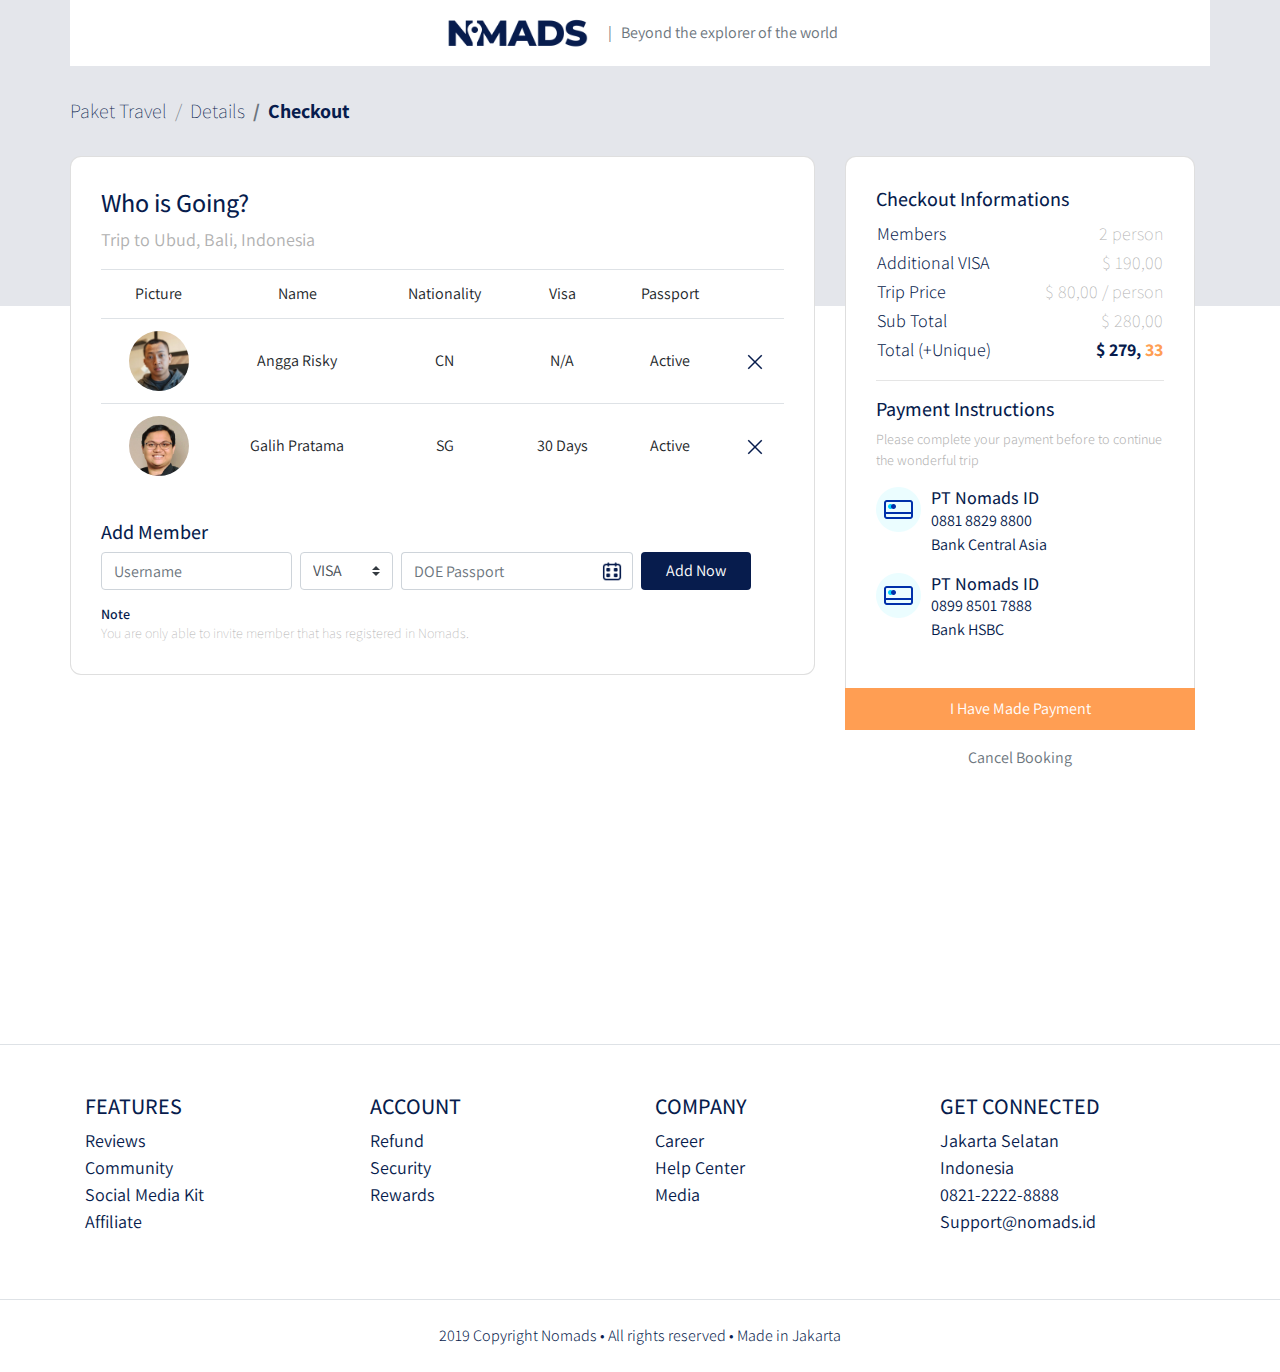
==== commit 33b444ca: "Membuat Bagian Instruction Di Halaman Checkout" ====
--- a/checkout.html
+++ b/checkout.html
@@ -156,48 +156,78 @@
                     <!-- Members trip information -->
                     <div class="col-lg-4">
                         <div class="card card-details card-right">
-                            <h2>Members are going</h2>
-                            <div class="members my-2">
-                                <img src="frontend/images/member-1.png" alt="member-1" class="member-image mr-1">
-
-                                <img src="frontend/images/member-2.png" alt="member-2" class="member-image mr-1">
-
-                                <img src="frontend/images/member-3.png" alt="member-3" class="member-image mr-1">
-
-                                <img src="frontend/images/member-4.png" alt="member-4" class="member-image mr-1">
-
-                                <img src="frontend/images/member-5.png" alt="member-5" class="member-image mr-1">
+                            
+                            <h2>Checkout Informations</h2>
+                            <table class="trip-informations">
+                                <tr>
+                                    <th width="50%">Members</th>
+                                    <td width="50%" class="text-right">2 person</td>
+                                </tr>
+                                <tr>
+                                    <th width="50%">Additional VISA</th>
+                                    <td width="50%" class="text-right">$ 190,00</td>
+                                </tr>
+                                <tr>
+                                    <th width="50%">Trip Price</th>
+                                    <td width="50%" class="text-right">$ 80,00 / person</td>
+                                </tr>
+                                <tr>
+                                    <th width="50%">Sub Total</th>
+                                    <td width="50%" class="text-right">$ 280,00</td>
+                                </tr>
+                                <tr>
+                                    <th width="50%">Total (+Unique)</th>
+                                    <td width="50%" class="text-right text-total"> <span class="text-blue">$ 279,</span> <span class="text-orange">33</span> </td>
+                                </tr>
+                            </table>
+
+                            <!-- Payment Instructions -->
+                            <hr>
+                            <h2>Payment Instructions</h2>
+                            <p class="payment-instructions">Please complete your payment before to continue the wonderful trip</p>
+                            <div class="bank">
+                                <div class="bank-item pb-3">
+                                    <img src="frontend/images/ic_bank.png" alt="ic-bank" class="bank-image">
+                                    <div class="description">
+                                        <h3>PT Nomads ID</h3>
+                                        <p>
+                                            0881 8829 8800
+                                            <br>
+                                            Bank Central Asia
+                                        </p>
+                                    </div>
+                                    <div class="clearfix"></div>
+                                </div>
+
+                                <div class="bank-item pb-3">
+                                    <img src="frontend/images/ic_bank.png" alt="ic-bank" class="bank-image">
+                                    <div class="description">
+                                        <h3>PT Nomads ID</h3>
+                                        <p>
+                                            0899 8501 7888
+                                            <br>
+                                            Bank HSBC
+                                        </p>
+                                    </div>
+                                    <div class="clearfix"></div>
+                                </div>
                             </div>
-                            <hr>
-                            <h2>Trip Informations</h2>
-                            <table class="trip-informations">
-                                <tr>
-                                    <th width="50%">Date of Departure</th>
-                                    <td width="50%">22 Aug, 2019</td>
-                                </tr>
-                                <tr>
-                                    <th width="50%">Duration</th>
-                                    <td width="50%">4D 3N</td>
-                                </tr>
-                                <tr>
-                                    <th width="50%">Type</th>
-                                    <td width="50%">Open Trip</td>
-                                </tr>
-                                <tr>
-                                    <th width="50%">Price</th>
-                                    <td width="50%">$80.00 / Person</td>
-                                </tr>
-                            </table>
                         </div>
 
                         <!-- Button Join Now -->
                         <div class="join-container">
                             <a href="#" class="btn btn-block btn-join-now mt-3 py-2">
-                                Join Now
+                                I Have Made Payment
                             </a>
-                        </div>                        
+                        </div>
+                        
+                        <!-- Button Cancel Booking -->
+                        <div class="text-center mt-3">
+                            <a href="#" class="text-muted">
+                                Cancel Booking
+                            </a>
+                        </div>
                     </div>
-
 
                 </div>
             </div>
--- a/frontend/styles/main.css
+++ b/frontend/styles/main.css
@@ -331,6 +331,40 @@
   color: #B1B1B1;
   font-weight: lighter;
 }
+.section-details-content .card-right .trip-informations tr .text-total .text-blue {
+  color: #071C4D !important;
+  font-weight: bold;
+}
+.section-details-content .card-right .trip-informations tr .text-total .text-orange {
+  color: #FF9E53;
+  font-weight: bold;
+}
+.section-details-content .card-right .payment-instructions {
+  font-weight: 300;
+  font-size: 14px;
+  color: #B1B1B1;
+}
+.section-details-content .card-right .bank .bank-item .bank-image {
+  width: 45px;
+  height: 45px;
+  float: left;
+}
+.section-details-content .card-right .bank .bank-item .description {
+  margin-left: 10px;
+  overflow: hidden;
+  float: left;
+}
+.section-details-content .card-right .bank .bank-item .description h3 {
+  font-size: 18px;
+  color: #071C4D;
+  margin-bottom: 0;
+}
+.section-details-content .card-right .bank .bank-item .description p {
+  font-weight: normal;
+  font-size: 16px;
+  color: #071C4D;
+  margin-bottom: 0;
+}
 .section-details-content .join-container {
   margin-top: -16px;
 }
